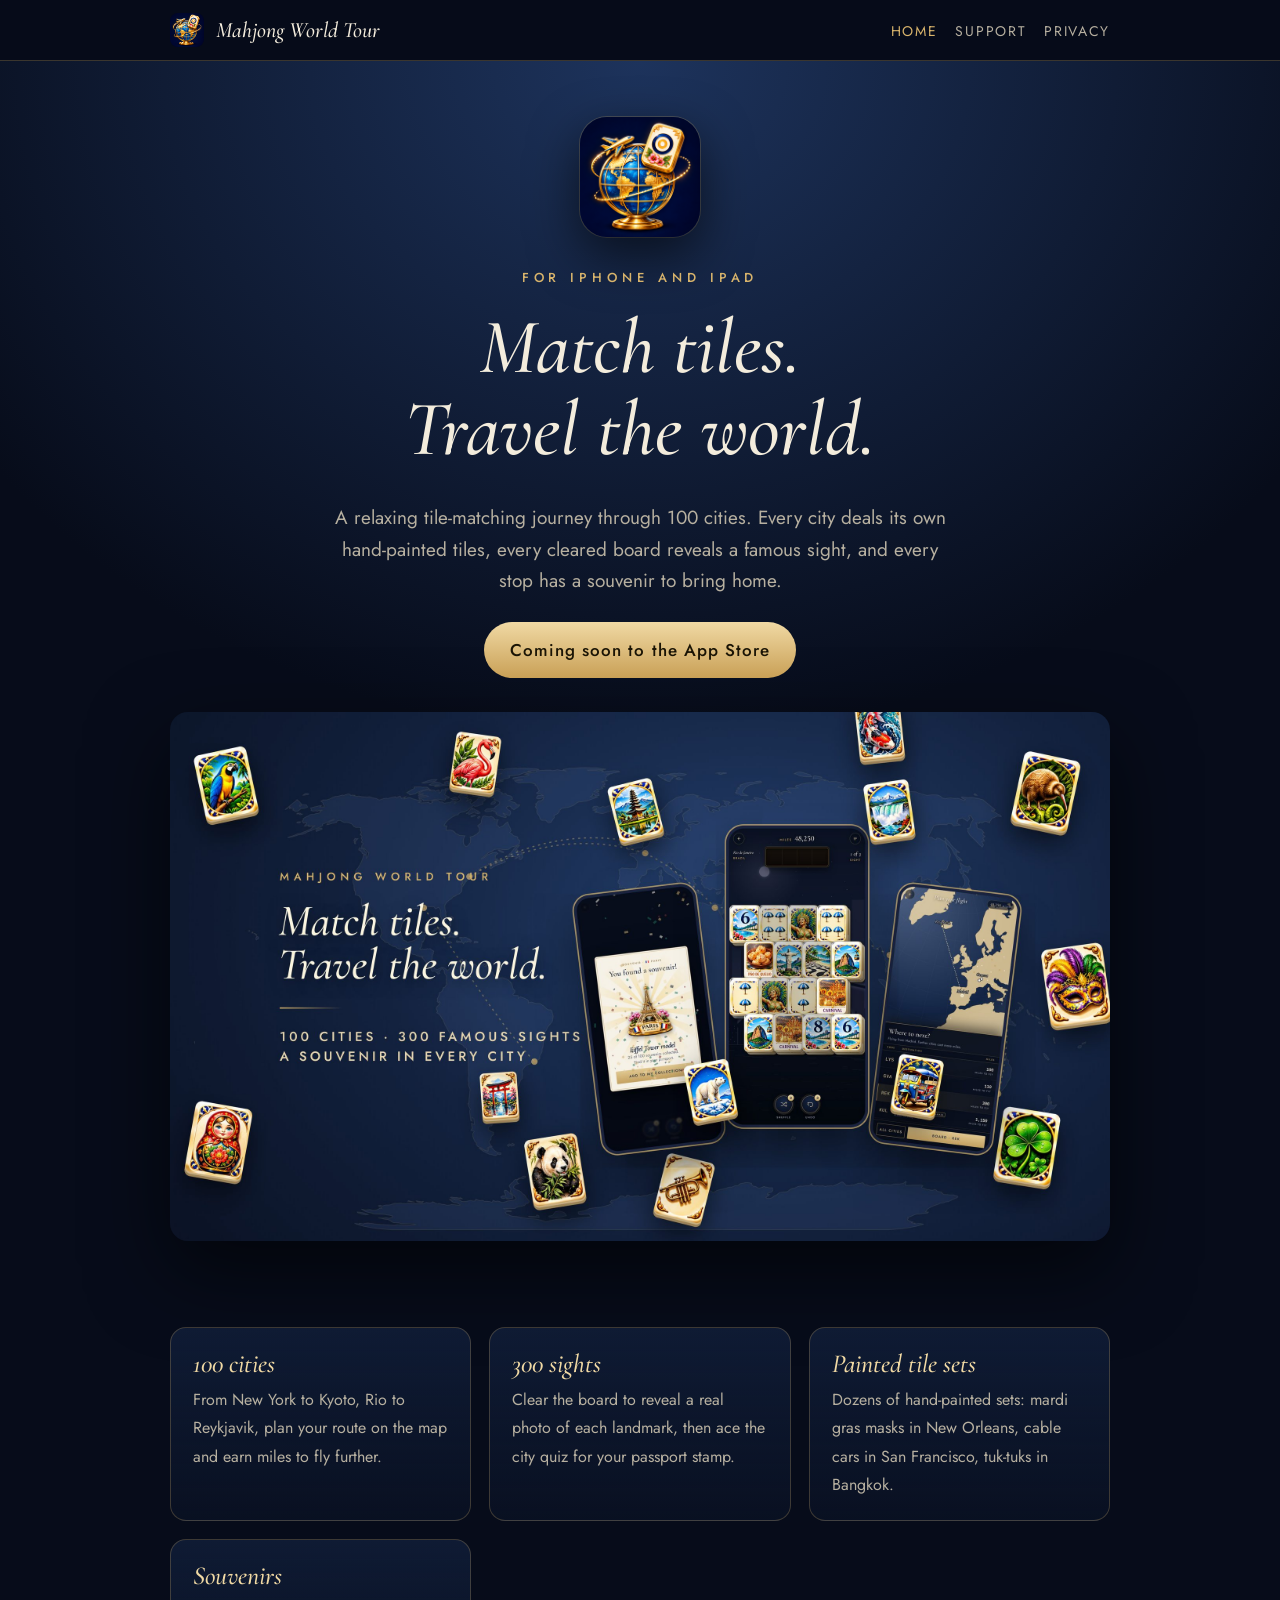
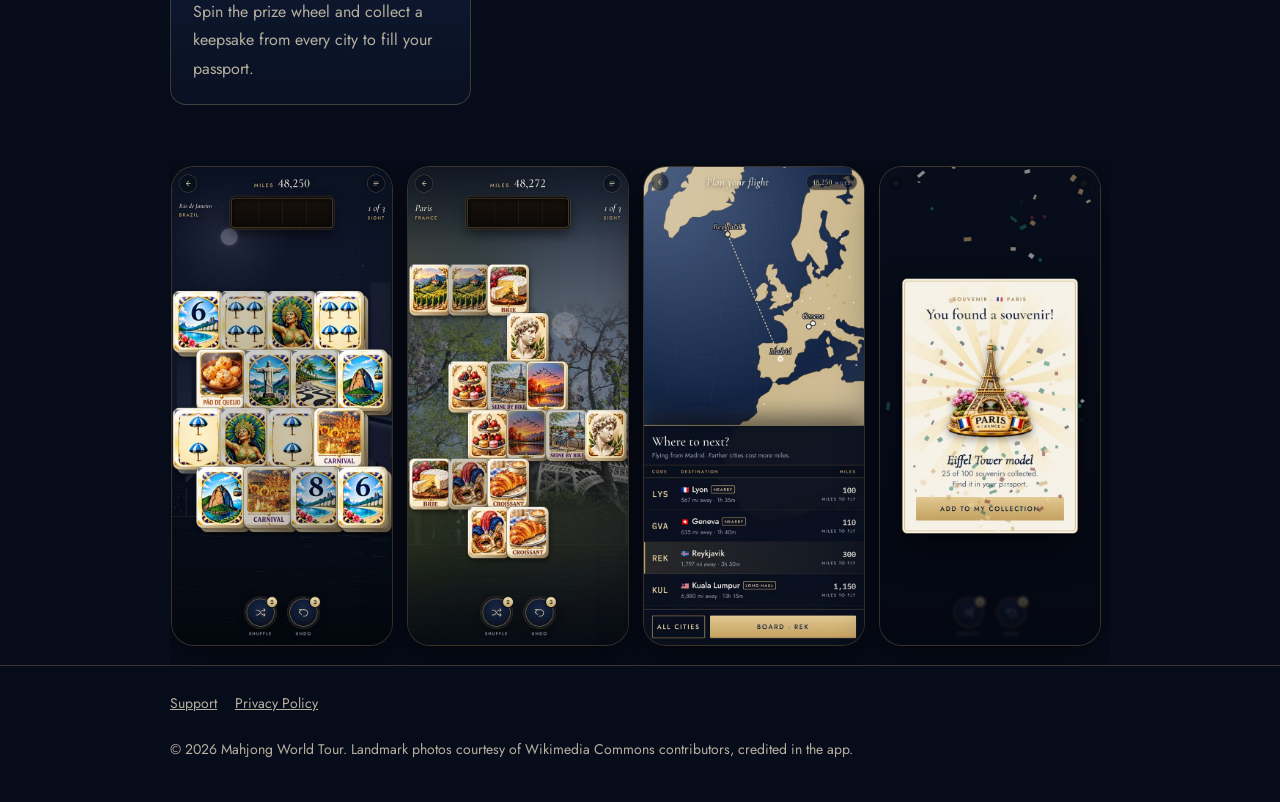
==== index.html @ 8f60a2c7 "Marketing, support and privacy pages for Mahjong World Tour Co-Authored-By: Claude Opus 5.5 <noreply" ====
<!doctype html>
<html lang="en"><head>
<meta charset="utf-8"><meta name="viewport" content="width=device-width,initial-scale=1">
<title>Mahjong World Tour</title>
<meta name="description" content="Match painted mahjong tiles and travel the world: 100 cities, 300 famous sights, and a souvenir in every city. For iPhone and iPad.">
<meta property="og:title" content="Mahjong World Tour"><meta property="og:description" content="Match tiles. Travel the world."><meta property="og:image" content="img/hero.jpg">
<link rel="icon" href="img/favicon.png"><link rel="apple-touch-icon" href="img/apple-touch-icon.png">
<link rel="stylesheet" href="style.css">
</head><body>
<header class="nav"><div class="wrap"><img src="img/icon.png" alt=""><a class="brand" href="./">Mahjong World Tour</a>
<nav><a href="./" aria-current="page">Home</a><a href="support.html">Support</a><a href="privacy.html">Privacy</a></nav></div></header>

<section class="hero"><div class="wrap">
<img class="icon" src="img/icon.png" alt="Mahjong World Tour app icon">
<div class="eyebrow" style="margin-top:26px">For iPhone and iPad</div>
<h1>Match tiles.<br>Travel the world.</h1>
<p class="lead">A relaxing tile-matching journey through 100 cities. Every city deals its own hand-painted tiles, every cleared board reveals a famous sight, and every stop has a souvenir to bring home.</p>
<!-- When the app is live, replace this with the App Store link: https://apps.apple.com/app/idXXXXXXXXXX -->
<a class="btn" href="#">Coming soon to the App Store</a>
<img class="banner" src="img/hero.jpg" alt="Mahjong World Tour gameplay: a world map, painted tiles and three game screens">
</div></section>

<main class="wrap">
<div class="feats">
<div class="feat"><b>100 cities</b><span>From New York to Kyoto, Rio to Reykjavik, plan your route on the map and earn miles to fly further.</span></div>
<div class="feat"><b>300 sights</b><span>Clear the board to reveal a real photo of each landmark, then ace the city quiz for your passport stamp.</span></div>
<div class="feat"><b>Painted tile sets</b><span>Dozens of hand-painted sets: mardi gras masks in New Orleans, cable cars in San Francisco, tuk-tuks in Bangkok.</span></div>
<div class="feat"><b>Souvenirs</b><span>Spin the prize wheel and collect a keepsake from every city to fill your passport.</span></div>
</div>
<div class="shots">
<img src="img/s1.jpg" alt="A board of painted Rio de Janeiro tiles" loading="lazy">
<img src="img/s2.jpg" alt="A landmark revealed after clearing the board" loading="lazy">
<img src="img/s3.jpg" alt="The world map for choosing the next destination" loading="lazy">
<img src="img/s4.jpg" alt="A souvenir won on the prize wheel" loading="lazy">
</div>
</main>

<footer><div class="wrap"><a href="support.html">Support</a><a href="privacy.html">Privacy Policy</a><br><br>© 2026 Mahjong World Tour. Landmark photos courtesy of Wikimedia Commons contributors, credited in the app.</div></footer>
</body></html>
---- style.css ----
@font-face{font-family:Corm;src:url(img/cormorant-garamond-latin-500-italic.woff2) format('woff2');font-display:swap}
@font-face{font-family:Jost;font-weight:400;src:url(img/jost-latin-400-normal.woff2) format('woff2');font-display:swap}
@font-face{font-family:Jost;font-weight:500;src:url(img/jost-latin-500-normal.woff2) format('woff2');font-display:swap}
:root{--bg:#070c1a;--bg2:#0f1b34;--ink:#f3ecdc;--mute:#b7b0a0;--gold:#d8b46c;--gold2:#f0d9a4;--line:rgba(216,180,108,.25)}
*{box-sizing:border-box}
html{-webkit-text-size-adjust:100%}
body{margin:0;background:var(--bg);color:var(--ink);font:400 17px/1.65 Jost,-apple-system,Helvetica,Arial,sans-serif}
a{color:var(--gold2)}
.wrap{max-width:980px;margin:0 auto;padding:0 20px}
header.nav{position:sticky;top:0;z-index:5;background:rgba(7,12,26,.88);backdrop-filter:blur(10px);-webkit-backdrop-filter:blur(10px);border-bottom:1px solid var(--line)}
header.nav .wrap{display:flex;align-items:center;gap:12px;height:60px}
header.nav img{width:34px;height:34px;border-radius:8px}
header.nav .brand{font:500 italic 22px/1 Corm,Georgia,serif;color:var(--ink);text-decoration:none;margin-right:auto;white-space:nowrap}
header.nav nav a{color:var(--mute);text-decoration:none;font-size:14px;letter-spacing:.12em;text-transform:uppercase;margin-left:18px}
header.nav nav a:hover,header.nav nav a[aria-current]{color:var(--gold)}
.eyebrow{font:500 13px/1 Jost;letter-spacing:.38em;text-transform:uppercase;color:var(--gold)}
h1,h2{font-family:Corm,Georgia,serif;font-style:italic;font-weight:500;line-height:1.05;margin:.3em 0 .4em}
h1{font-size:clamp(44px,8vw,78px)}
h2{font-size:clamp(32px,5vw,46px)}
h3{font:500 15px/1.3 Jost;letter-spacing:.14em;text-transform:uppercase;color:var(--gold);margin:28px 0 6px}
.hero{background:radial-gradient(90% 80% at 50% 0%,#1d335c,var(--bg) 70%);padding:56px 0 30px;text-align:center}
.hero .icon{width:120px;height:120px;border-radius:27px;box-shadow:0 18px 50px rgba(0,0,0,.6),0 0 0 1px var(--line)}
.hero p.lead{max-width:620px;margin:0 auto 26px;color:var(--mute);font-size:19px}
.btn{display:inline-block;padding:14px 26px;border-radius:999px;background:linear-gradient(#f0d9a4,#c9a056);color:#1a1405;font-weight:500;text-decoration:none;letter-spacing:.06em}
.btn.ghost{background:none;color:var(--gold2);border:1px solid var(--line)}
.banner{display:block;width:100%;max-width:1100px;margin:34px auto 0;border-radius:18px;box-shadow:0 30px 80px rgba(0,0,0,.6)}
.feats{display:grid;grid-template-columns:repeat(auto-fit,minmax(230px,1fr));gap:18px;margin:56px 0}
.feat{border:1px solid var(--line);border-radius:16px;padding:22px;background:linear-gradient(var(--bg2),rgba(15,27,52,.3))}
.feat b{display:block;font:500 italic 26px/1.1 Corm,Georgia,serif;color:var(--gold2);margin-bottom:6px}
.feat span{color:var(--mute);font-size:16px}
.shots{display:flex;gap:16px;overflow-x:auto;padding:6px 2px 20px;scroll-snap-type:x mandatory}
.shots img{width:220px;flex:none;border-radius:22px;scroll-snap-align:center;box-shadow:0 0 0 1px var(--line),0 16px 40px rgba(0,0,0,.5)}
.doc{max-width:760px;padding-top:40px;padding-bottom:60px}
.doc p,.doc li{color:#dcd5c4}
.doc ul{padding-left:22px}
.card{border:1px solid var(--line);border-radius:16px;padding:22px 24px;background:var(--bg2);margin:22px 0}
.small{font-size:14px;color:var(--mute)}
footer{border-top:1px solid var(--line);padding:26px 0 40px;color:var(--mute);font-size:14px}
footer a{color:var(--mute);margin-right:18px}
@media (max-width:560px){header.nav nav a{margin-left:12px;font-size:12px;letter-spacing:.08em}header.nav .brand{font-size:17px}header.nav img{width:28px;height:28px}}
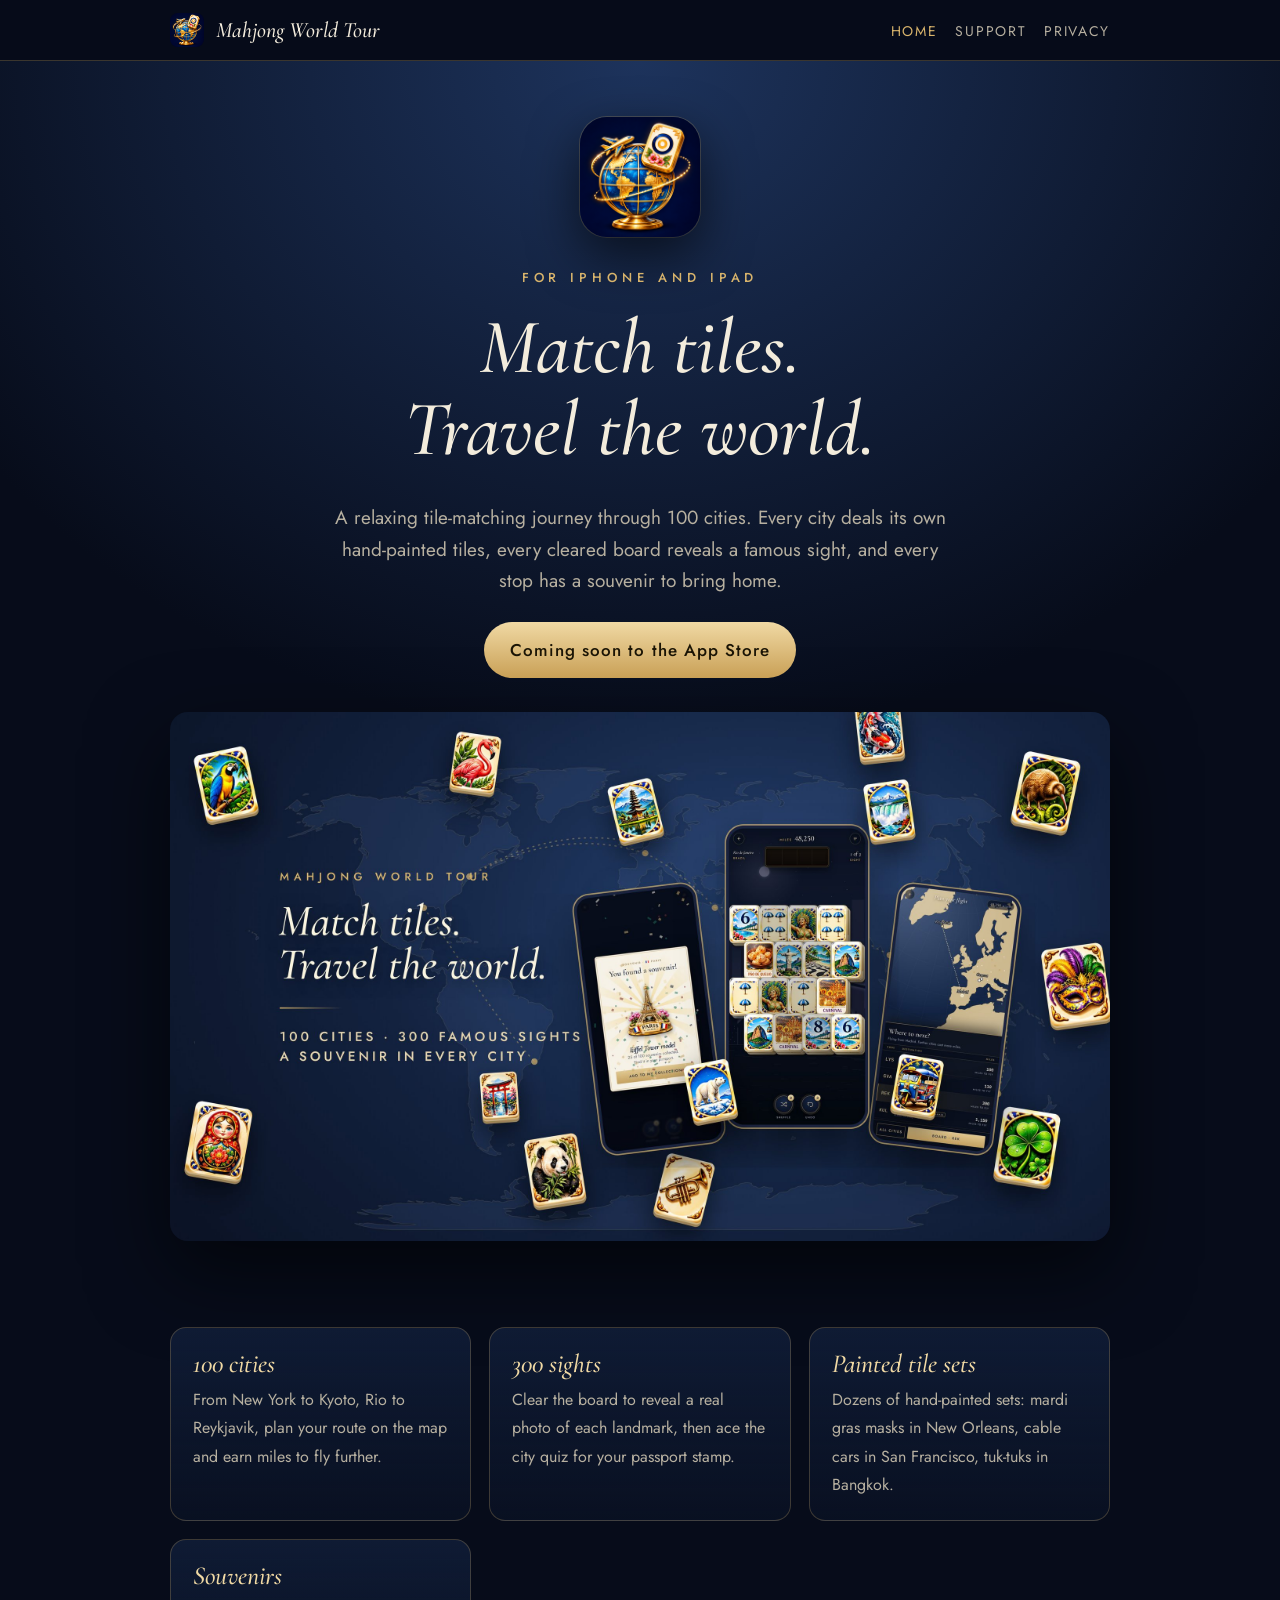
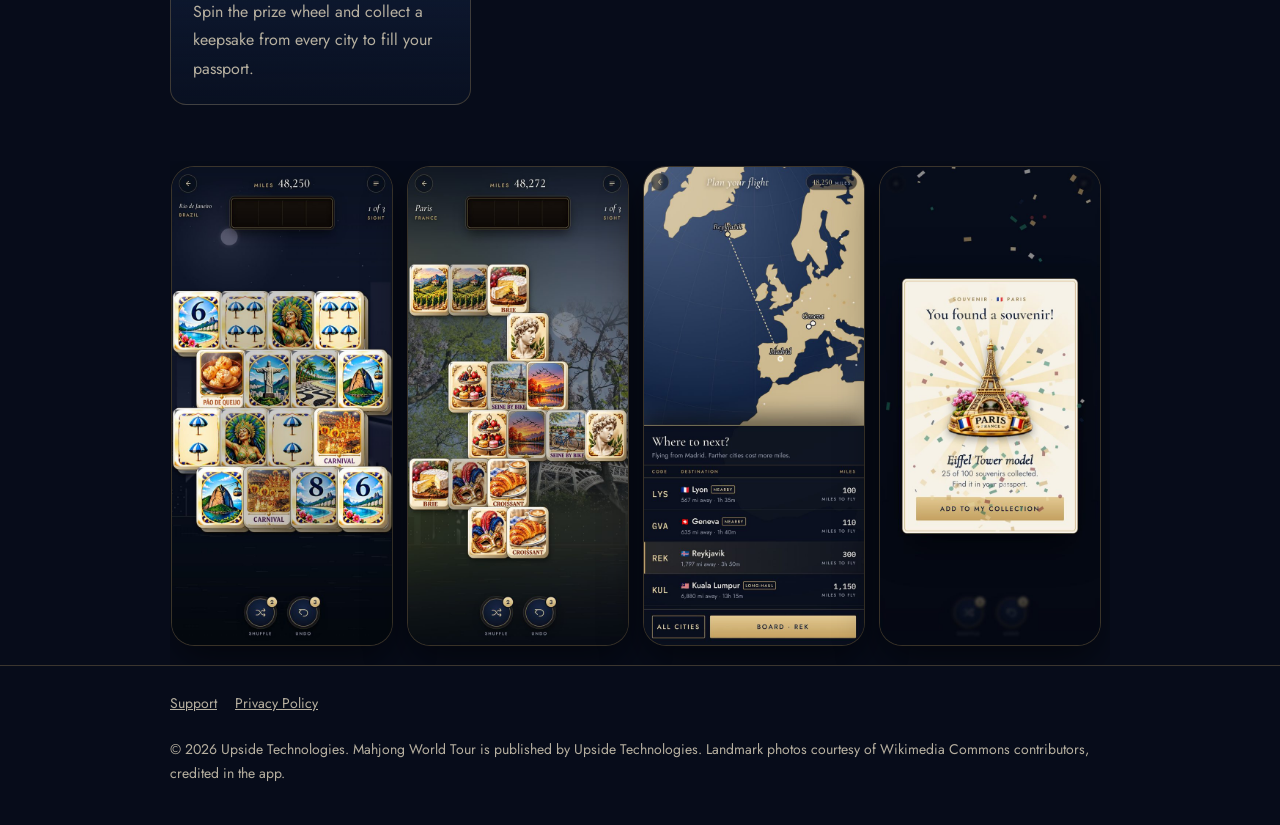
==== commit 846c3388: "Footer: published by Upside Technologies Co-Authored-By: Claude Opus 5.5 <noreply@anthropic.com> Cla" ====
--- a/index.html
+++ b/index.html
@@ -35,5 +35,5 @@
 </div>
 </main>
 
-<footer><div class="wrap"><a href="support.html">Support</a><a href="privacy.html">Privacy Policy</a><br><br>© 2026 Mahjong World Tour. Landmark photos courtesy of Wikimedia Commons contributors, credited in the app.</div></footer>
+<footer><div class="wrap"><a href="support.html">Support</a><a href="privacy.html">Privacy Policy</a><br><br>© 2026 Upside Technologies. Mahjong World Tour is published by Upside Technologies. Landmark photos courtesy of Wikimedia Commons contributors, credited in the app.</div></footer>
 </body></html>
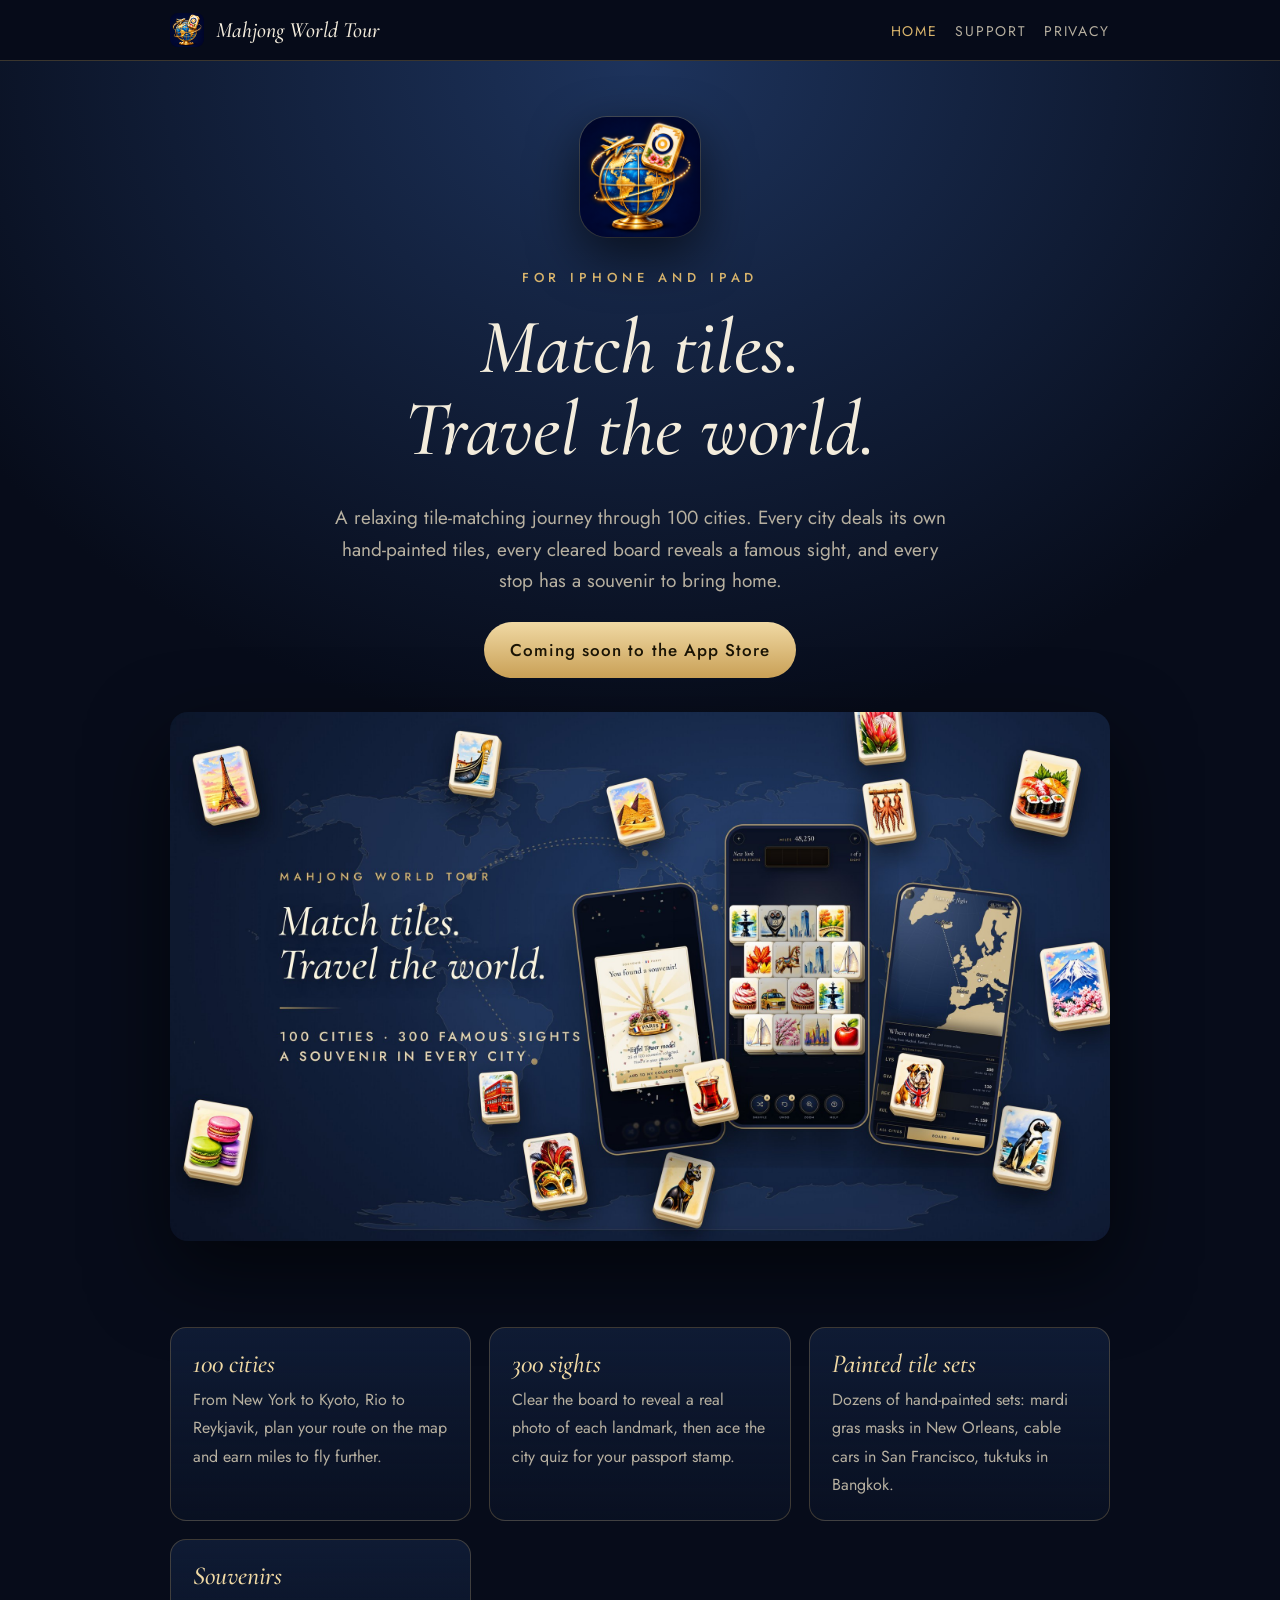
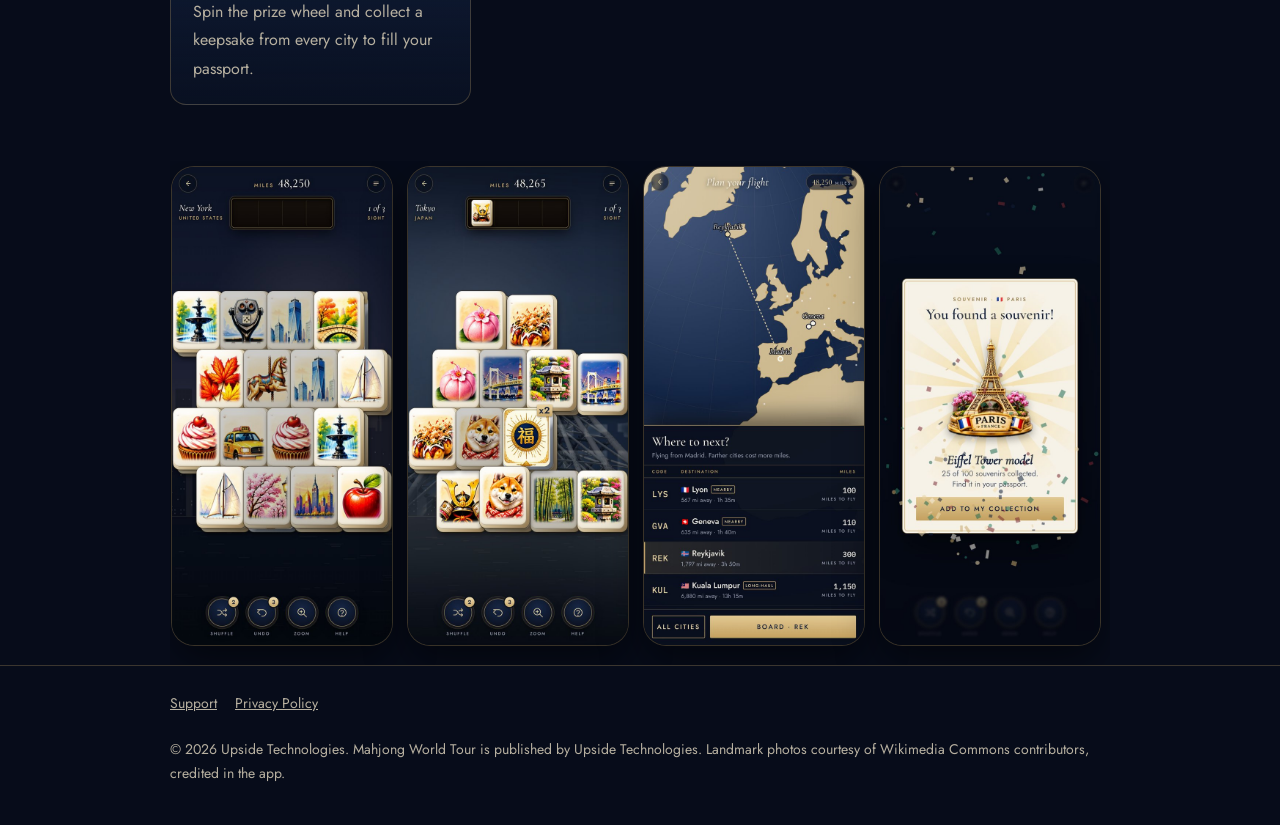
==== commit f11eec40: "Update hero and screenshots with per-city picture tiles Co-Authored-By: Claude Opus 5.5 <noreply@ant" ====
--- a/index.html
+++ b/index.html
@@ -28,10 +28,10 @@
 <div class="feat"><b>Souvenirs</b><span>Spin the prize wheel and collect a keepsake from every city to fill your passport.</span></div>
 </div>
 <div class="shots">
-<img src="img/s1.jpg" alt="A board of painted Rio de Janeiro tiles" loading="lazy">
-<img src="img/s2.jpg" alt="A landmark revealed after clearing the board" loading="lazy">
+<img src="img/s1.jpg" alt="A New York board of hand-painted city tiles" loading="lazy">
+<img src="img/s2.jpg" alt="A Tokyo board with a fortune pair doubling your miles" loading="lazy">
 <img src="img/s3.jpg" alt="The world map for choosing the next destination" loading="lazy">
-<img src="img/s4.jpg" alt="A souvenir won on the prize wheel" loading="lazy">
+<img src="img/s4.jpg" alt="A souvenir found in Paris" loading="lazy">
 </div>
 </main>
 
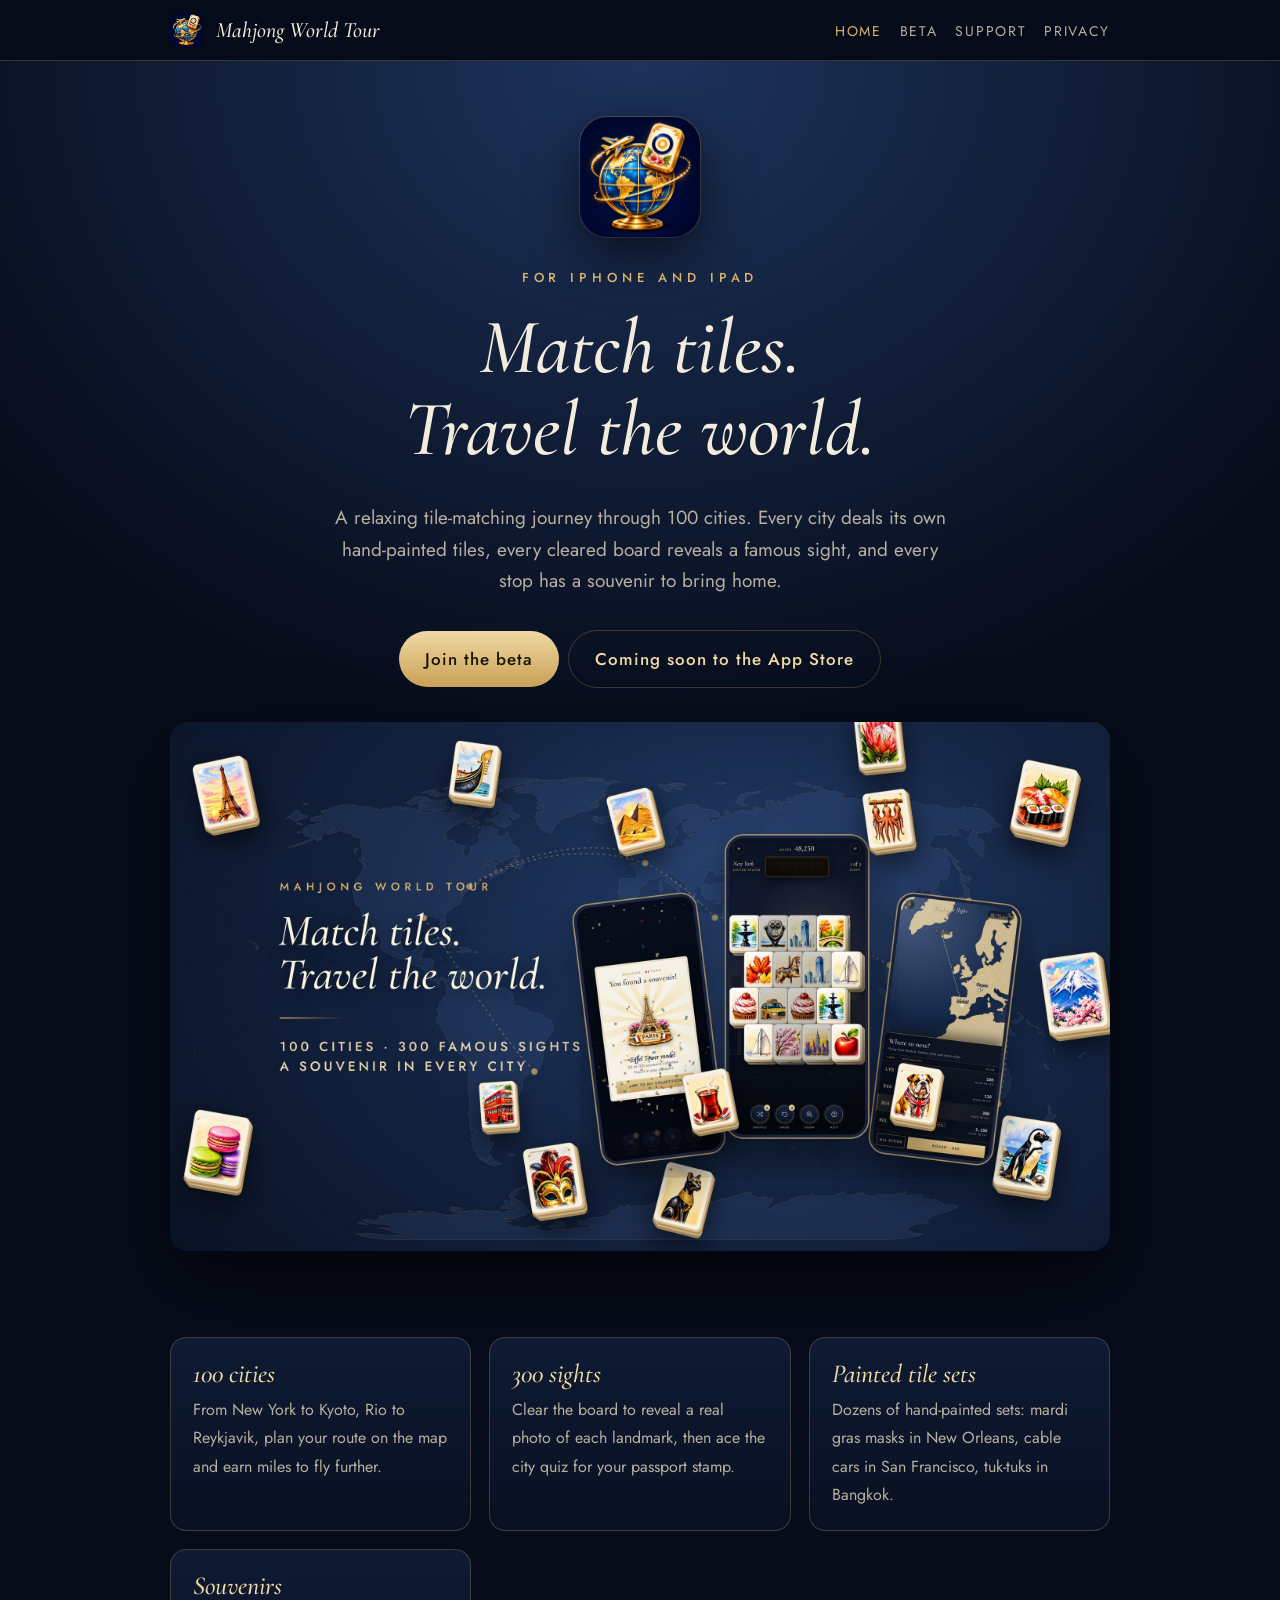
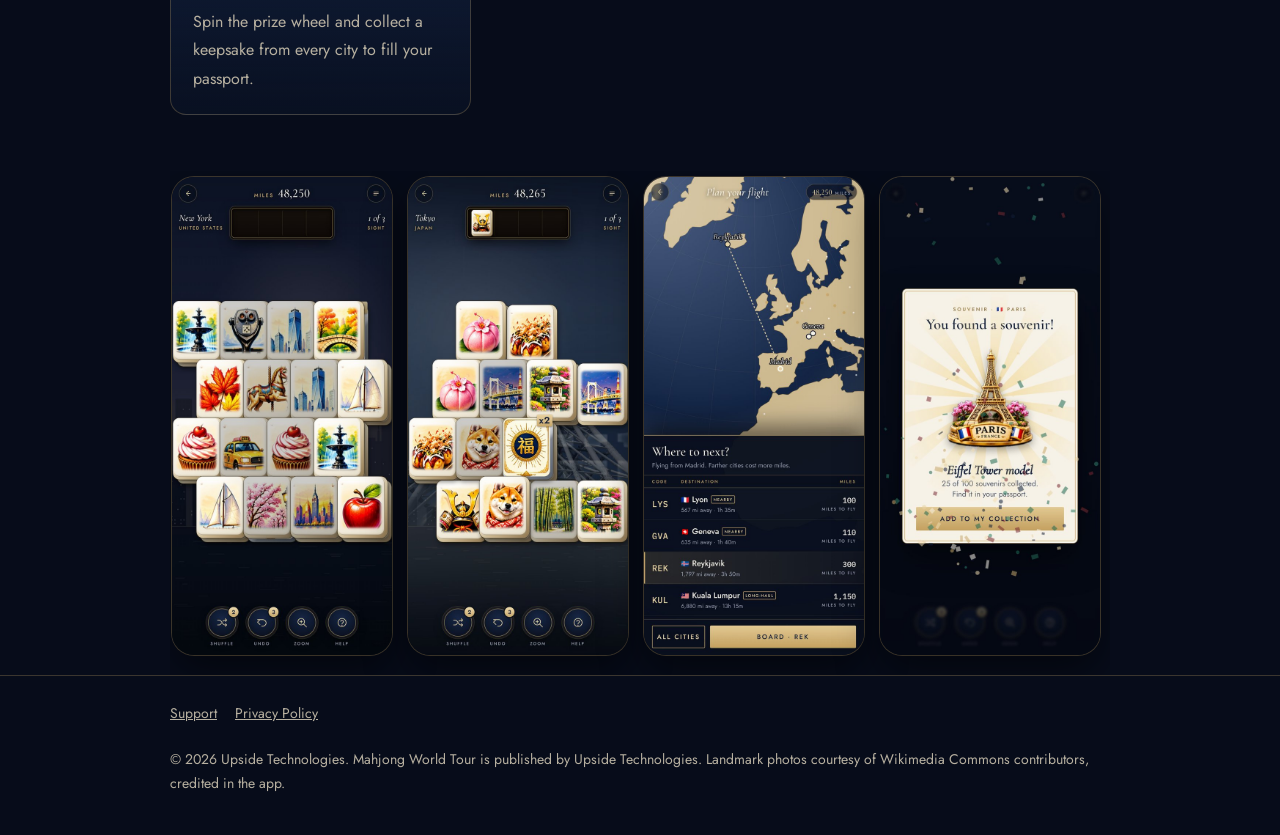
==== commit 8cedd0c7: "Beta page: public TestFlight link, optional launch-list email, nav and privacy updates Co-Authored-B" ====
--- a/index.html
+++ b/index.html
@@ -8,7 +8,7 @@
 <link rel="stylesheet" href="style.css">
 </head><body>
 <header class="nav"><div class="wrap"><img src="img/icon.png" alt=""><a class="brand" href="./">Mahjong World Tour</a>
-<nav><a href="./" aria-current="page">Home</a><a href="support.html">Support</a><a href="privacy.html">Privacy</a></nav></div></header>
+<nav><a href="./" aria-current="page">Home</a><a href="beta.html">Beta</a><a href="support.html">Support</a><a href="privacy.html">Privacy</a></nav></div></header>
 
 <section class="hero"><div class="wrap">
 <img class="icon" src="img/icon.png" alt="Mahjong World Tour app icon">
@@ -16,7 +16,7 @@
 <h1>Match tiles.<br>Travel the world.</h1>
 <p class="lead">A relaxing tile-matching journey through 100 cities. Every city deals its own hand-painted tiles, every cleared board reveals a famous sight, and every stop has a souvenir to bring home.</p>
 <!-- When the app is live, replace this with the App Store link: https://apps.apple.com/app/idXXXXXXXXXX -->
-<a class="btn" href="#">Coming soon to the App Store</a>
+<a class="btn" href="beta.html">Join the beta</a> <a class="btn ghost" href="#" style="margin:8px 0 0 4px">Coming soon to the App Store</a>
 <img class="banner" src="img/hero.jpg" alt="Mahjong World Tour gameplay: a world map, painted tiles and three game screens">
 </div></section>
 
--- a/style.css
+++ b/style.css
@@ -37,4 +37,4 @@
 .small{font-size:14px;color:var(--mute)}
 footer{border-top:1px solid var(--line);padding:26px 0 40px;color:var(--mute);font-size:14px}
 footer a{color:var(--mute);margin-right:18px}
-@media (max-width:560px){header.nav nav a{margin-left:12px;font-size:12px;letter-spacing:.08em}header.nav .brand{font-size:17px}header.nav img{width:28px;height:28px}}
+@media (max-width:560px){header.nav nav a{margin-left:12px;font-size:12px;letter-spacing:.08em}header.nav nav a:first-child{display:none}header.nav .brand{font-size:17px}header.nav img{width:28px;height:28px}}
